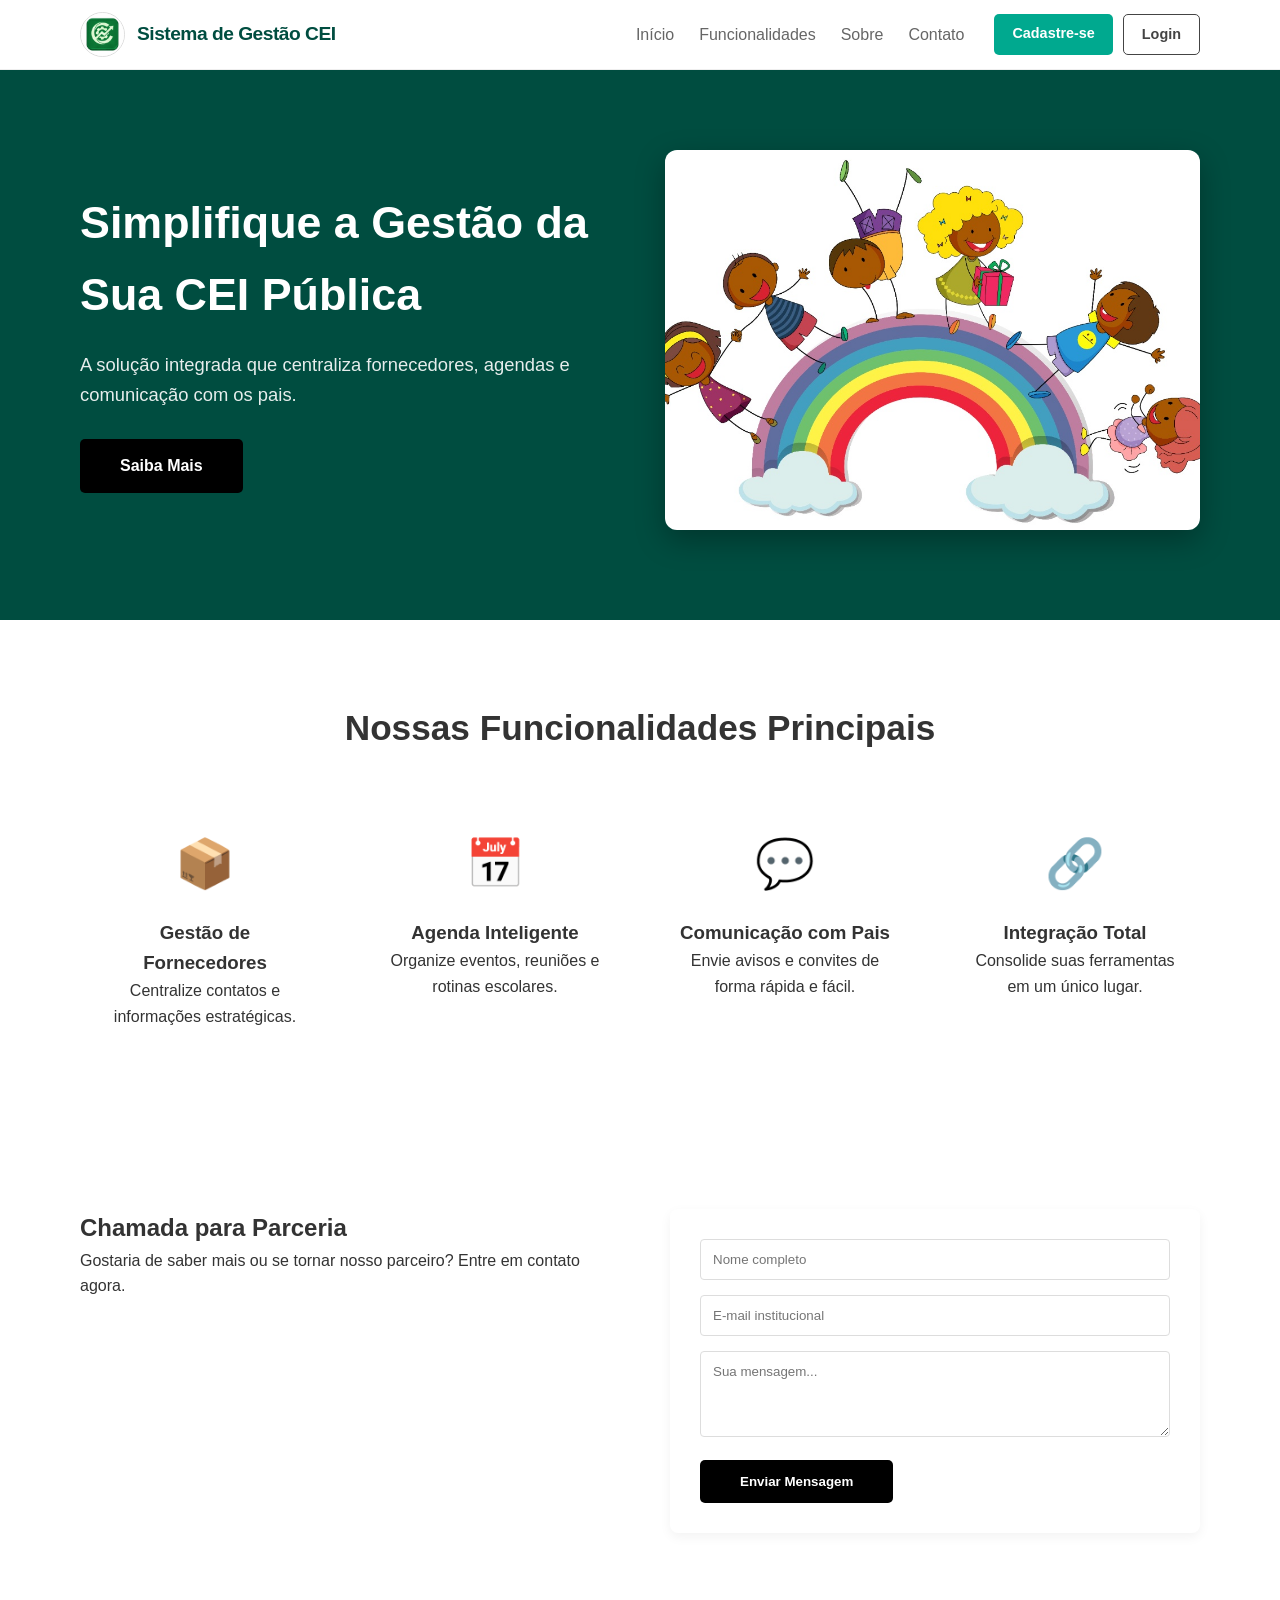
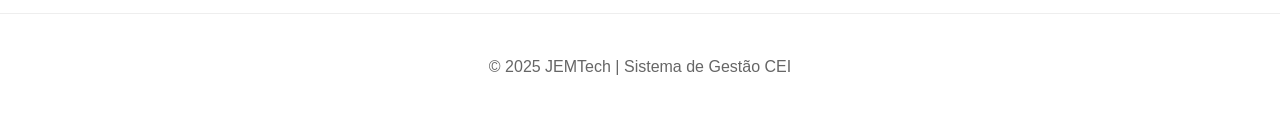
==== index.html @ 63e3eb31 "Alpha 0.2: Interface modularizada e novos formulários" ====
<!DOCTYPE html>
<html lang="pt-BR">
<head>
    <meta charset="UTF-8">
    <meta name="viewport" content="width=device-width, initial-scale=1.0">
    <title>CEIControl - Sistema de Gestão CEI</title>
    <link rel="stylesheet" href="style.css">
    <script defer src="script.js"></script>
</head>
<body>

    <header class="navbar">
        <div class="container flex-nav">
            <div class="logo-area">
                <div class="logo-circle">
                    <img src="assests/ceicontrol.png" alt="Logo">
                </div>
                <span class="logo-text">Sistema de Gestão CEI</span>
            </div>
            
            <nav class="main-nav">
    <ul class="nav-links">
        <li><a href="index.html">Início</a></li>
        <li><a href="#funcionalidades">Funcionalidades</a></li>
        <li><a href="sobre.html">Sobre</a></li>
        <li><a href="#contato">Contato</a></li>
    </ul>
    <div class="nav-auth">
        <a href="#" class="btn-cadastre">Cadastre-se</a>
        <a href="form_login.php" class="btn-login">Login</a>
    </div>
</nav>
            </nav>
        </div>
    </header>

    <main>
        <section class="hero-green">
            <div class="container hero-grid">
                <div class="hero-text">
                    <div class="carousel-container">
                        <div class="carousel-item active">
                            <h1>Simplifique a Gestão da Sua CEI Pública</h1>
                            <p>A solução integrada que centraliza fornecedores, agendas e comunicação com os pais.</p>
                        </div>
                        <div class="carousel-item">
                            <h1>Comunicação Direta e Segura</h1>
                            <p>Conecte a coordenação pedagógica aos responsáveis em tempo real via chat.</p>
                        </div>
                        <div class="carousel-item">
                            <h1>Controle Total de Recursos</h1>
                            <p>Gerencie estoques, produtos e fornecedores de forma digital e eficiente.</p>
                        </div>
                    </div>
                    <a href="sobre.html" class="btn-black">Saiba Mais</a>
                </div>

                <div class="hero-visual">
                    <div class="carousel-images">
                        <img src="assests/image_8cc384.jpg" class="c-img active" alt="Slide 1">
                        <img src="assests/image_8cca12.jpg" class="c-img" alt="Slide 2">
                        <img src="assests/istockphoto-998670532-2048x2048.jpg" class="c-img" alt="Slide 3">
                    </div>
                </div>
            </div>
        </section>

        <section id="funcionalidades" class="features-white">
            <div class="container">
                <h2 class="section-title">Nossas Funcionalidades Principais</h2>
                <div class="features-grid">
                    <div class="feature-item">
                        <div class="icon-box">📦</div>
                        <h3>Gestão de Fornecedores</h3>
                        <p>Centralize contatos e informações estratégicas.</p>
                    </div>
                    <div class="feature-item">
                        <div class="icon-box">📅</div>
                        <h3>Agenda Inteligente</h3>
                        <p>Organize eventos, reuniões e rotinas escolares.</p>
                    </div>
                    <div class="feature-item">
                        <div class="icon-box">💬</div>
                        <h3>Comunicação com Pais</h3>
                        <p>Envie avisos e convites de forma rápida e fácil.</p>
                    </div>
                    <div class="feature-item">
                        <div class="icon-box">🔗</div>
                        <h3>Integração Total</h3>
                        <p>Consolide suas ferramentas em um único lugar.</p>
                    </div>
                </div>
            </div>
        </section>

        <section id="contato" class="contact-section">
            <div class="container contact-grid">
                <div class="contact-info">
                    <h2>Chamada para Parceria</h2>
                    <p>Gostaria de saber mais ou se tornar nosso parceiro? Entre em contato agora.</p>
                </div>
                <form class="contact-form">
                    <input type="text" placeholder="Nome completo" required>
                    <input type="email" placeholder="E-mail institucional" required>
                    <textarea placeholder="Sua mensagem..." rows="4" required></textarea>
                    <button type="submit" class="btn-black">Enviar Mensagem</button>
                </form>
            </div>
        </section>
    </main>

    <footer class="footer-simple">
        <div class="container">
            <p>© 2025 JEMTech | Sistema de Gestão CEI</p>
        </div>
    </footer>

</body>
</html>
---- style.css ----
/* ============================================================
   VARIÁVEIS E ESTILOS GLOBAIS
   ============================================================ */
/* No topo do style.css */
:root {
    --bg-body: #f8fafb;
    --bg-card: #ffffff;
    --text-main: #1a202c;
    --text-sub: #718096;
    --border-color: #edf2f7;
}

/* Quando o JS adiciona a classe .dark-mode ao body */
body.dark-mode {
    --bg-body: #121212;
    --bg-card: #1e1e1e;
    --text-main: #e2e8f0;
    --text-sub: #a0aec0;
    --border-color: #333;
}

* { 
    margin: 0; 
    padding: 0; 
    box-sizing: border-box; 
    font-family: 'Segoe UI', Tahoma, Geneva, Verdana, sans-serif; 
}

body { 
    color: var(--text-dark); 
    line-height: 1.6; 
    background-color: var(--white);
    scroll-behavior: smooth;
}

.container { 
    max-width: 1200px; 
    margin: 0 auto; 
    padding: 0 40px; 
}

/* ============================================================
   HEADER E NAVEGAÇÃO
   ============================================================ */
.navbar { 
    background: #fff; 
    padding: 12px 0; 
    border-bottom: 1px solid #eee; 
    position: sticky; 
    top: 0; 
    z-index: 1000; 
}

.flex-nav { 
    display: flex; 
    justify-content: space-between; 
    align-items: center; 
}

.logo-area { 
    display: flex; 
    align-items: center; 
    gap: 12px; 
    text-decoration: none !important;
}

.logo-circle { 
    width: 45px; 
    height: 45px; 
    border-radius: 50%; 
    overflow: hidden; 
    border: 1px solid #ddd; 
    display: flex; 
    align-items: center; 
    justify-content: center; 
}

.logo-circle img { 
    width: 100%; 
    height: 100%; 
    object-fit: cover; 
}

.logo-text { 
    font-weight: 800; 
    font-size: 1.25rem; 
    color: var(--primary-green) !important; 
    letter-spacing: -0.5px;
}

.main-nav { 
    display: flex; 
    align-items: center; 
}

.nav-links { 
    list-style: none; 
    display: flex; 
    gap: 25px; 
    margin-right: 30px; 
}

.nav-links a { 
    text-decoration: none; 
    color: var(--text-muted); 
    font-weight: 500; 
    transition: 0.3s; 
}

.nav-links a:hover { 
    color: var(--primary-green); 
}

/* Botões de Auth no Header */
.nav-auth { display: flex; gap: 10px; }

.btn-cadastre { 
    background: var(--light-green); 
    color: #fff; 
    padding: 8px 18px; 
    border-radius: 5px; 
    text-decoration: none; 
    font-weight: 600; 
    font-size: 0.9rem; 
}

.btn-login { 
    border: 1px solid #444; 
    color: #444; 
    padding: 8px 18px; 
    border-radius: 5px; 
    text-decoration: none; 
    font-weight: 600; 
    font-size: 0.9rem; 
}

/* ============================================================
   HOME - HERO E CARROSSEL
   ============================================================ */
.hero-green { 
    background: var(--primary-green); 
    color: white; 
    padding: 80px 0; 
    min-height: 550px; 
}

.hero-grid { 
    display: grid; 
    grid-template-columns: 1fr 1fr; 
    gap: 50px; 
    align-items: center; 
}

.hero-text h1 { 
    font-size: 2.8rem; 
    margin-bottom: 20px; 
    min-height: 120px; 
}

.hero-text p { 
    font-size: 1.15rem; 
    margin-bottom: 30px; 
    opacity: 0.9; 
}

.hero-visual { 
    position: relative; 
    height: 380px; 
    border-radius: 12px; 
    overflow: hidden; 
    box-shadow: 0 10px 30px rgba(0,0,0,0.3); 
}

.c-img { 
    width: 100%; 
    height: 100%; 
    object-fit: cover; 
    position: absolute; 
    opacity: 0; 
    transition: opacity 1s ease-in-out; 
}

.c-img.active { opacity: 1; }

.carousel-item { 
    display: none; 
    animation: fadeIn 0.8s; 
}

.carousel-item.active { display: block; }

@keyframes fadeIn { 
    from { opacity: 0; } 
    to { opacity: 1; } 
}

.btn-black { 
    background: #000; 
    color: #fff; 
    padding: 14px 40px; 
    border-radius: 5px; 
    text-decoration: none; 
    font-weight: bold; 
    transition: 0.3s; 
    display: inline-block;
    border: none;
    cursor: pointer;
}

.btn-black:hover { 
    transform: translateY(-2px); 
    box-shadow: 0 5px 15px rgba(0,0,0,0.2); 
}

/* ============================================================
   HOME - FUNCIONALIDADES E CONTATO
   ============================================================ */
.features-white { padding: 80px 0; }

.section-title { 
    text-align: center; 
    margin-bottom: 50px; 
    font-size: 2.2rem; 
}

.features-grid { 
    display: grid; 
    grid-template-columns: repeat(auto-fit, minmax(240px, 1fr)); 
    gap: 40px; 
}

.feature-item { 
    text-align: center; 
    padding: 20px; 
}

.icon-box { 
    font-size: 3rem; 
    margin-bottom: 15px; 
    display: block; 
}

.contact-section { 
    padding: 80px 0; 
    background: var(--gray-bg); 
}

.contact-grid { 
    display: grid; 
    grid-template-columns: 1fr 1fr; 
    gap: 60px; 
}

.contact-form { 
    background: #fff; 
    padding: 30px; 
    border-radius: 8px; 
    box-shadow: 0 4px 12px rgba(0,0,0,0.05); 
}

.contact-form input, .contact-form textarea { 
    width: 100%; 
    padding: 12px; 
    margin-bottom: 15px; 
    border: 1px solid #ddd; 
    border-radius: 4px; 
}

/* ============================================================
   PÁGINA SOBRE - MVV E ODS
   ============================================================ */
.about-hero {
    background: var(--primary-green);
    color: white;
    padding: 100px 0;
    text-align: center;
}

.mvv-section { padding: 80px 0; background: #fff; }

.mvv-grid {
    display: grid;
    grid-template-columns: repeat(auto-fit, minmax(300px, 1fr));
    gap: 30px;
    margin-top: -50px;
}

.mvv-card {
    background: white;
    padding: 40px;
    border-radius: 12px;
    box-shadow: 0 10px 30px rgba(0,0,0,0.1);
    text-align: center;
    border: 1px solid #eee;
}

.mvv-card h3 { color: var(--primary-green); margin-bottom: 10px; }

/* ODS Melhores Visuais */
.ods-section-page { padding: 100px 0; background: #f9f9f9; }

.ods-detailed-grid {
    display: grid;
    grid-template-columns: repeat(auto-fit, minmax(250px, 1fr));
    gap: 30px;
}

.ods-card-item {
    background: white;
    padding: 30px;
    border-radius: 12px;
    display: flex;
    flex-direction: column;
    align-items: center;
    text-align: center;
    box-shadow: 0 4px 20px rgba(0,0,0,0.08);
    border: 1px solid #eee;
}

.ods-img-container {
    width: 120px; 
    height: 120px;
    margin-bottom: 20px;
    display: flex;
    align-items: center;
    justify-content: center;
}

.ods-img-container img {
    max-width: 100%;
    max-height: 100%;
    object-fit: contain;
}

/* ============================================================
   TELA DE LOGIN (form_login.php)
   ============================================================ */
.bg-auth {
    background-color: #ffffff;
    display: flex;
    align-items: center;
    justify-content: center;
    min-height: 100vh;
}

.auth-container {
    width: 100%;
    max-width: 400px;
    text-align: center;
    padding: 20px;
}

.auth-header { margin-bottom: 50px; }
.auth-header .logo-text { 
    color: #000 !important; 
    font-size: 1.8rem; 
}

.auth-card h2 { font-size: 1.5rem; margin-bottom: 10px; }
.auth-card .subtitle { color: var(--text-muted); margin-bottom: 30px; }

.auth-form { text-align: left; }

.auth-form label {
    display: block;
    font-size: 0.85rem;
    font-weight: 600;
    margin-bottom: 5px;
    color: #333;
}

.auth-form input, .auth-form select {
    width: 100%;
    padding: 12px 15px;
    border: 1px solid #ddd;
    border-radius: 8px;
    margin-bottom: 15px;
    font-size: 1rem;
    outline-color: var(--primary-green);
}

.btn-black-full {
    width: 100%;
    background: #000;
    color: #fff;
    padding: 12px;
    border: none;
    border-radius: 8px;
    font-weight: 600;
    cursor: pointer;
    margin-top: 10px;
}

.divider {
    margin: 25px 0;
    position: relative;
    border-top: 1px solid #eee;
}

.divider span {
    position: absolute;
    top: -10px;
    left: 50%;
    transform: translateX(-50%);
    background: #fff;
    padding: 0 15px;
    color: #999;
}

.btn-google {
    width: 100%;
    background: #f1f1f1;
    border: 1px solid #ddd;
    padding: 10px;
    border-radius: 8px;
    display: flex;
    align-items: center;
    justify-content: center;
    gap: 10px;
    cursor: pointer;
}

.error-msg {
    background-color: #fee2e2;
    color: var(--error-red);
    padding: 10px;
    border-radius: 6px;
    font-size: 0.85rem;
    margin-bottom: 20px;
    border: 1px solid #fecaca;
}
/* Efeito de foco interativo nos campos de Login */
.auth-form input:focus, 
.auth-form select:focus {
    border-color: var(--light-green); /* Muda a borda para o verde claro */
    box-shadow: 0 0 0 4px rgba(0, 169, 143, 0.1); /* Cria uma "aura" suave em volta */
    outline: none; /* Tira aquela borda azul padrão feia do navegador */
    transition: 0.3s;
}

/* ============================================================
   VARIÁVEIS E ESTILOS GLOBAIS
   ============================================================ */
:root {
    --primary-green: #004d40;
    --light-green: #00a98f;
    --white: #ffffff;
    --text-dark: #333;
    --text-muted: #666;
    --error-red: #dc2626;
}

* { 
    margin: 0; 
    padding: 0; 
    box-sizing: border-box; 
    font-family: 'Segoe UI', Roboto, Helvetica, Arial, sans-serif; 
}

/* ============================================================
   ESTRUTURA SPLIT SCREEN (LOGIN)
   ============================================================ */

.bg-auth {
    background-color: var(--white);
    min-height: 100vh;
    display: flex;
}

.auth-split-wrapper {
    display: flex;
    width: 100%;
    min-height: 100vh;
}

/* --- LADO ESQUERDO: FORMULÁRIO --- */
.auth-side-form {
    flex: 1;
    display: flex;
    align-items: center;
    justify-content: center;
    padding: 40px;
    background-color: var(--white);
}

.auth-container {
    width: 100%;
    max-width: 400px;
}

.auth-header {
    margin-bottom: 40px;
}

.auth-header .logo-text {
    color: #000 !important;
    text-decoration: none !important;
    font-size: 1.8rem;
    font-weight: 800;
    display: block;
}

/* Estilo para imagem de logo no topo (se houver) */
.auth-header-logo {
    height: 50px;
    margin-bottom: 10px;
    filter: none !important; /* Garante cor original no fundo branco */
}

.auth-card h2 {
    font-size: 1.6rem;
    font-weight: 700;
    color: #000;
    margin-bottom: 8px;
}

.auth-card .subtitle {
    color: var(--text-muted);
    font-size: 0.95rem;
    margin-bottom: 30px;
}

/* --- FORMULÁRIO --- */
.auth-form {
    text-align: left;
}

.auth-form label {
    display: block;
    font-size: 0.85rem;
    font-weight: 600;
    margin-bottom: 5px;
    color: #333;
}

.auth-form input, 
.auth-form select {
    width: 100%;
    padding: 12px 15px;
    border: 1px solid #ddd;
    border-radius: 8px;
    margin-bottom: 20px;
    font-size: 1rem;
    transition: 0.3s ease;
}

/* Feedback visual de foco */
.auth-form input:focus, 
.auth-form select:focus {
    border-color: var(--light-green);
    box-shadow: 0 0 0 4px rgba(0, 169, 143, 0.1);
    outline: none;
}

.btn-black-full {
    width: 100%;
    background: #000;
    color: #fff;
    padding: 14px;
    border: none;
    border-radius: 8px;
    font-weight: 700;
    font-size: 1rem;
    cursor: pointer;
    transition: background 0.3s;
}

.btn-black-full:hover {
    background: #333;
}

.error-msg {
    background-color: #fee2e2;
    color: var(--error-red);
    padding: 12px;
    border-radius: 8px;
    font-size: 0.85rem;
    margin-bottom: 20px;
    border: 1px solid #fecaca;
    text-align: center;
}

.auth-footer {
    margin-top: 30px;
    text-align: center;
    font-size: 0.85rem;
}

.auth-footer a {
    color: var(--text-dark);
    font-weight: 600;
}

/* --- LADO DIREITO: PAINEL VISUAL (VERDE) --- */
.auth-side-visual {
    flex: 1.2;
    background-color: var(--primary-green) !important;
    background-image: none !important; /* Mata a marca d'água */
    display: flex;
    align-items: center;
    justify-content: center;
    color: var(--white);
    padding: 80px;
    position: relative;
}

.visual-content {
    max-width: 500px;
}

.visual-content h2 {
    font-size: 2.8rem;
    font-weight: 800;
    line-height: 1.1;
    margin-bottom: 25px;
}

.visual-content p {
    font-size: 1.2rem;
    opacity: 0.9;
    line-height: 1.5;
}

/* --- FOOTER COM LOGOS (FATEC E JEMTECH) --- */
.visual-footer {
    margin-top: 60px;
    display: flex;
    align-items: center;
    gap: 25px;
}

.footer-logo {
    height: 45px;
    width: auto;
    /* Filtro mágico que deixa JPG/PNG brancos no fundo verde */
    filter: brightness(0) invert(1); 
    opacity: 0.85;
    transition: 0.3s;
}

.footer-logo:hover {
    opacity: 1;
}

.footer-text {
    border-left: 1px solid rgba(255,255,255,0.3);
    padding-left: 20px;
    font-size: 0.9rem;
    color: rgba(255,255,255,0.8);
}

/* --- RESPONSIVIDADE --- */
@media (max-width: 950px) {
    .auth-side-visual {
        display: none; /* Esconde o lado verde em telas pequenas */
    }
}

/* ... (resto dos estilos do card e form permanecem iguais) ... */
/* ============================================================
   FOOTER GERAL
   ============================================================ */
.footer-simple { 
    padding: 40px 0; 
    text-align: center; 
    color: var(--text-muted); 
    border-top: 1px solid #eee; 
}

/* ============================================================
   PAINEL ADMINISTRATIVO (DASHBOARD)
   ============================================================ */

.dashboard-body {
    background-color: var(--bg-body) !important; /* Use o !important se o erro persistir */
    color: var(--text-main);
}

.dashboard-container {
    display: flex;
    min-height: 100vh;
}

/* --- SIDEBAR --- */
.sidebar {
    width: 260px;
    background: var(--bg-card);
    border-right: 1px solid var(--border-color);
    display: flex;
    flex-direction: column;
    padding: 25px;
    position: sticky;
    top: 0;
    height: 100vh;
    transition: background 0.3s, border 0.3s;
}

.sidebar-logo {
    padding-bottom: 30px;
    margin-bottom: 20px;
    border-bottom: 1px solid #f1f4f8;
}

.nav-category {
    font-size: 0.75rem;
    text-transform: uppercase;
    color: #a0aec0;
    margin: 25px 0 10px 15px;
    font-weight: 700;
    letter-spacing: 1px;
}

.sidebar-nav a {
    display: flex;
    align-items: center;
    gap: 12px;
    padding: 12px 18px;
    text-decoration: none;
    color: #4a5568;
    border-radius: 10px;
    font-size: 0.95rem;
    margin-bottom: 4px;
    transition: 0.3s;
}

.sidebar-nav a:hover, .sidebar-nav a.active {
    background: #e6f4f1;
    color: var(--primary-green);
    font-weight: 600;
}

.logout-link:hover {
    background: #fff5f5 !important;
    color: #e53e3e !important;
}

/* --- CONTEÚDO PRINCIPAL --- */
.main-content {
    flex: 1;
    display: flex;
    flex-direction: column;
}

.dash-header {
    display: flex;
    justify-content: space-between;
    align-items: center; /* Isso garante que o botão fique alinhado com o meio do texto */
    padding: 20px 45px;
    background: var(--bg-card);
    border-bottom: 1px solid var(--border-color);
}
.header-welcome h1 {
    font-size: 1.4rem;
    color: #1a202c;
}

.header-welcome p {
    font-size: 0.9rem;
    color: #718096;
}

.header-profile img {
    width: 45px;
    height: 45px;
    border-radius: 50%;
    border: 2px solid var(--primary-green);
}

.content-wrapper {
    padding: 45px;
}

.welcome-banner {
    margin-bottom: 35px;
}

/* --- GRID E CARDS --- */
.grid-funcionalidades {
    display: grid;
    grid-template-columns: repeat(auto-fit, minmax(320px, 1fr));
    gap: 30px;
}

.admin-card {
    background: var(--bg-card); 
    border-radius: 16px;
    padding: 30px;
    display: flex;
    gap: 20px;
    box-shadow: 0 4px 6px -1px rgba(0, 0, 0, 0.05);
    border: 1px solid var(--border-color); 
    color: var(--text-main); 
    transition: all 0.3s ease;
}

.admin-card:hover {
    transform: translateY(-4px);
    box-shadow: 0 10px 15px -3px rgba(0, 0, 0, 0.1);
    border-color: var(--light-green);
}

.admin-card.full-width {
    grid-column: 1 / -1;
}

.card-icon {
    font-size: 1.8rem;
    color: var(--primary-green);
    background: #f0f9f7;
    width: 65px;
    height: 65px;
    min-width: 65px;
    display: flex;
    align-items: center;
    justify-content: center;
    border-radius: 14px;
}

.card-info h3 {
    font-size: 1.15rem;
    color: #2d3748;
    margin-bottom: 6px;
}

.card-info p {
    font-size: 0.9rem;
    color: #718096;
    margin-bottom: 20px;
}

.card-actions {
    display: flex;
    gap: 12px;
}

.btn-sm {
    padding: 10px 20px;
    font-size: 0.85rem;
    text-decoration: none;
    border-radius: 8px;
    font-weight: 600;
    background: #f1f5f9;
    color: #475569;
    transition: 0.2s;
}

.btn-sm.primary {
    background: #000;
    color: #fff;
}

.btn-sm.primary:hover {
    background: #333;
}

.btn-sm:not(.primary):hover {
    background: #e2e8f0;
}
/* ============================================================
   PAINEL DO CLIENTE / RESPONSÁVEL
   ============================================================ */

/* Reutiliza a base do Dashboard Body e Container do Admin */

/* --- SIDEBAR CLIENTE --- */
/* (Herda os estilos básicos da sidebar, mas com toques específicos) */

.sidebar-nav a.active-client {
    background: var(--bg-body);
    color: var(--primary-green);
    font-weight: 600;
}

body.dark-mode .sidebar-nav a.active-client {
    background: #2d3748; /* Um cinza levemente mais claro que o fundo do card escuro */
    color: #4fd1c5; /* Um verde água que brilha melhor no escuro */
}

/* --- HEADER CLIENTE --- */
.header-profile-client img {
    width: 45px;
    height: 45px;
    border-radius: 50%;
    border: 2px solid var(--light-green); /* Verde mais claro para o cliente */
}

/* --- CARDS DO CLIENTE --- */
/* Usamos a grid de funcionalidades já definida, mas ajustamos os ícones */

.client-card {
    background: #fff;
    border-radius: 16px;
    padding: 30px;
    display: flex;
    gap: 20px;
    box-shadow: 0 4px 6px -1px rgba(0, 0, 0, 0.05);
    border: 1px solid #edf2f7;
    transition: all 0.3s ease;
}

.client-card:hover {
    transform: translateY(-4px);
    box-shadow: 0 10px 15px -3px rgba(0, 0, 0, 0.1);
    border-color: var(--light-green);
}

.client-icon {
    font-size: 1.8rem;
    color: var(--light-green); /* Diferencial visual do Admin */
    background: #e6f4f1;
    width: 65px;
    height: 65px;
    min-width: 65px;
    display: flex;
    align-items: center;
    justify-content: center;
    border-radius: 14px;
}

/* --- LISTAS E TABELAS (Caso use no futuro) --- */
.client-table {
    width: 100%;
    border-collapse: collapse;
    background: #fff;
    border-radius: 12px;
    overflow: hidden;
    margin-top: 20px;
}

.client-table th {
    background: #f8fafb;
    padding: 15px;
    text-align: left;
    font-size: 0.85rem;
    color: #718096;
    text-transform: uppercase;
}

.client-table td {
    padding: 15px;
    border-bottom: 1px solid #edf2f7;
    font-size: 0.95rem;
}

/* --- ESTILOS ADICIONAIS DE BOTÕES PARA O CLIENTE --- */
.btn-client-primary {
    background-color: var(--light-green);
    color: white;
    padding: 10px 20px;
    border-radius: 8px;
    text-decoration: none;
    font-weight: 600;
    font-size: 0.85rem;
    display: inline-block;
    transition: 0.3s;
}

.btn-client-primary:hover {
    background-color: var(--primary-green);
    transform: scale(1.02);
}

/* --- RESPONSIVIDADE CLIENTE --- */
@media (max-width: 768px) {
    .content-wrapper {
        padding: 20px;
    }
    
    .grid-funcionalidades {
        grid-template-columns: 1fr; /* Uma coluna no mobile */
    }
}

/* ============================================================
   PAINEL DO EDUCADOR / PROFESSOR (painel_usuario.php)
   ============================================================ */

/* Nota técnica: Este painel reutiliza a estrutura .dashboard-container 
   e .sidebar já definida nas seções anteriores. 
*/

/* --- CORES DE IDENTIDADE DO EDUCADOR --- */
:root {
    --educator-blue: #4a90e2;
    --educator-bg-blue: #ebf4ff;
}

/* --- SIDEBAR - AJUSTE PARA O EDUCADOR --- */
.sidebar-nav a.active-educator {
    background: var(--educator-bg-blue);
    color: var(--educator-blue);
    font-weight: 600;
}

/* --- HEADER - AVATAR DO PROFESSOR --- */
.header-profile-educator img {
    width: 45px;
    height: 45px;
    border-radius: 50%;
    border: 2px solid var(--educator-blue);
}

/* --- CARDS ESPECÍFICOS DO PROFESSOR --- */
/* Reutilizamos a classe .admin-card, mas com variações de cores 
   para os ícones do Educador.
*/

.educator-card-icon {
    font-size: 1.8rem;
    color: var(--educator-blue);
    background: var(--educator-bg-blue);
    width: 65px;
    height: 65px;
    min-width: 65px;
    display: flex;
    align-items: center;
    justify-content: center;
    border-radius: 14px;
    transition: 0.3s ease;
}

/* Efeito de hover nos botões de ação do professor */
.btn-educator {
    background-color: var(--educator-blue);
    color: white !important;
}

.btn-educator:hover {
    background-color: #357abd;
}

/* --- ESTILO PARA O CARD DE "MATERIAIS" --- */
/* (Aquele que ocupa a largura toda no painel do educador) */

.full-width-card {
    grid-column: 1 / -1;
    background: #ffffff;
    border: 1px dashed #cbd5e0; /* Diferencial visual para cards informativos */
}

/* --- RESPONSIVIDADE PARA O PAINEL DO EDUCADOR --- */
@media (max-width: 900px) {
    .educator-card-icon {
        width: 50px;
        height: 50px;
        min-width: 50px;
        font-size: 1.5rem;
    }
    
    .visual-content h2 {
        font-size: 2rem;
    }
}

/* ============================================================
   FIM DA SEÇÃO DO EDUCADOR
   ============================================================ */

   /* ============================================================
   ESTILIZAÇÃO DE TABELAS (LISTAGENS)
   ============================================================ */

.table-container {
    background: #fff;
    border-radius: 16px;
    padding: 20px;
    box-shadow: 0 4px 6px -1px rgba(0, 0, 0, 0.05);
    border: 1px solid #edf2f7;
    overflow-x: auto;
}

.custom-table {
    width: 100%;
    border-collapse: collapse;
    text-align: left;
}

.custom-table thead tr {
    border-bottom: 2px solid #f1f4f8;
}

.custom-table th {
    padding: 15px;
    color: #718096;
    font-size: 0.85rem;
    text-transform: uppercase;
    letter-spacing: 0.5px;
}

.custom-table td {
    padding: 15px;
    border-bottom: 1px solid #f1f4f8;
    color: #4a5568;
    font-size: 0.95rem;
}

.custom-table tbody tr:hover {
    background-color: #f8fafc;
}

/* --- BADGES DE PERFIL --- */
.badge {
    padding: 5px 12px;
    border-radius: 20px;
    font-size: 0.75rem;
    font-weight: 700;
}

.badge-admin { background: #e6f4f1; color: var(--primary-green); }
.badge-cliente { background: #fff5f5; color: #e53e3e; } /* Responsável */
.badge-usuario { background: #ebf4ff; color: #4a90e2; } /* Educador */

/* --- BOTÕES DE AÇÃO --- */
.actions-cell {
    text-align: center;
    display: flex;
    justify-content: center;
    gap: 15px;
}

.edit-btn { color: #4a90e2; font-size: 1.1rem; transition: 0.2s; }
.delete-btn { color: #e53e3e; font-size: 1.1rem; transition: 0.2s; }

.edit-btn:hover { transform: scale(1.2); color: #2b6cb0; }
.delete-btn:hover { transform: scale(1.2); color: #c53030; }
/* ============================================================
   ESTILIZAÇÃO DA SIDEBAR (sidebar.php)
   ============================================================ */

.sidebar {
    width: 260px;
    background: var(--bg-card); /* Usa a variável para o Dark Mode */
    border-right: 1px solid var(--border-color);
    display: flex;
    flex-direction: column;
    padding: 25px;
    position: sticky;
    top: 0;
    height: 100vh;
    transition: background 0.3s, border 0.3s;
}

.sidebar-logo {
    padding-bottom: 30px;
    margin-bottom: 20px;
    border-bottom: 1px solid var(--border-color);
}

.logo-text {
    font-size: 1.2rem;
    font-weight: 800;
    color: var(--primary-green);
    letter-spacing: -0.5px;
}

.nav-category {
    font-size: 0.75rem;
    text-transform: uppercase;
    color: var(--text-sub);
    margin: 25px 0 10px 15px;
    font-weight: 700;
    letter-spacing: 1px;
}

.sidebar-nav a {
    display: flex;
    align-items: center;
    gap: 12px;
    padding: 12px 18px;
    text-decoration: none;
    color: var(--text-main);
    border-radius: 10px;
    font-size: 0.95rem;
    margin-bottom: 4px;
    transition: 0.3s;
}

.sidebar-nav a:hover, .sidebar-nav a.active {
    background: #e6f4f1;
    color: var(--primary-green);
    font-weight: 600;
}

.logout-link:hover {
    background: #fff5f5 !important;
    color: #e53e3e !important;
}

/* --- SWITCH DO DARK MODE (DENTRO DA SIDEBAR) --- */

.theme-switch-wrapper {
    display: flex;
    align-items: center;
    justify-content: center;
    gap: 12px;
    padding: 20px 10px;
    margin-top: auto; /* Empurra o switch para o rodapé da sidebar */
    border-top: 1px solid var(--border-color);
}

.theme-switch {
    display: inline-block;
    height: 22px;
    position: relative;
    width: 40px;
}

.theme-switch input { display:none; }

.slider {
    background-color: #ccc;
    bottom: 0; cursor: pointer;
    left: 0; position: absolute;
    right: 0; top: 0;
    transition: .4s;
    border-radius: 34px;
}

.slider:before {
    background-color: #fff;
    bottom: 3px; content: "";
    height: 16px; left: 4px;
    position: absolute; transition: .4s;
    width: 16px; border-radius: 50%;
}

input:checked + .slider { background-color: var(--primary-green); }
input:checked + .slider:before { transform: translateX(18px); }
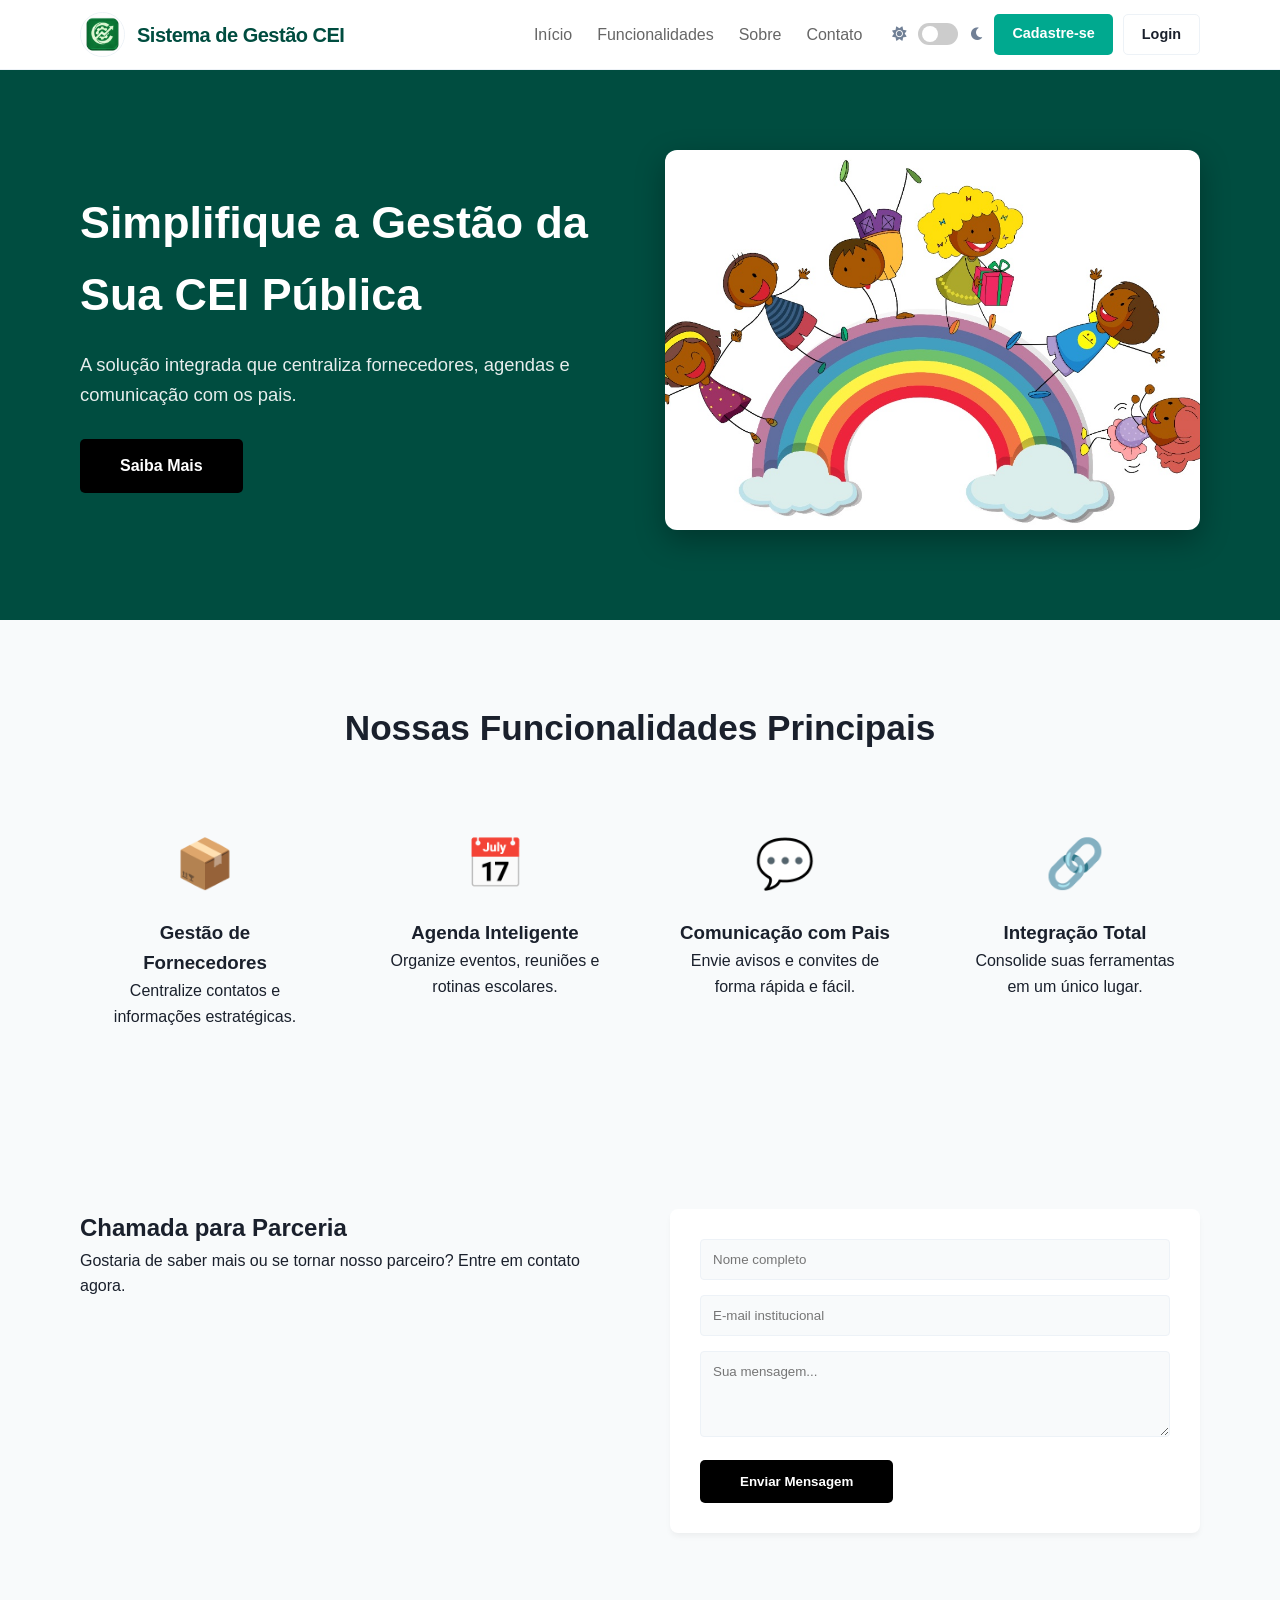
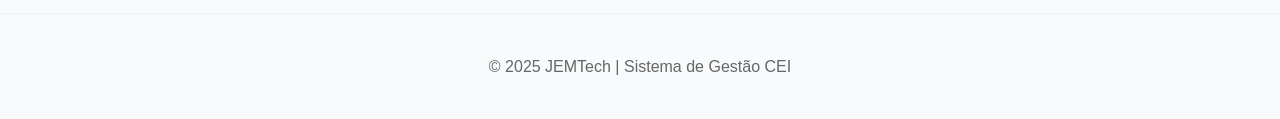
==== commit 0b28ad2d: "Upgrade: Versão 0.3 - Sistema Administrativo Estabilizado (CRUD completo e Banco sincronizado)" ====
--- a/index.html
+++ b/index.html
@@ -5,6 +5,7 @@
     <meta name="viewport" content="width=device-width, initial-scale=1.0">
     <title>CEIControl - Sistema de Gestão CEI</title>
     <link rel="stylesheet" href="style.css">
+    <link rel="stylesheet" href="https://cdnjs.cloudflare.com/ajax/libs/font-awesome/6.0.0/css/all.min.css">
     <script defer src="script.js"></script>
 </head>
 <body>
@@ -19,17 +20,24 @@
             </div>
             
             <nav class="main-nav">
-    <ul class="nav-links">
-        <li><a href="index.html">Início</a></li>
-        <li><a href="#funcionalidades">Funcionalidades</a></li>
-        <li><a href="sobre.html">Sobre</a></li>
-        <li><a href="#contato">Contato</a></li>
-    </ul>
-    <div class="nav-auth">
-        <a href="#" class="btn-cadastre">Cadastre-se</a>
-        <a href="form_login.php" class="btn-login">Login</a>
-    </div>
-</nav>
+                <ul class="nav-links">
+                    <li><a href="index.html">Início</a></li>
+                    <li><a href="#funcionalidades">Funcionalidades</a></li>
+                    <li><a href="sobre.html">Sobre</a></li>
+                    <li><a href="#contato">Contato</a></li>
+                </ul>
+                <div class="nav-auth">
+                    <div class="theme-switch-wrapper">
+                        <i class="fa-solid fa-sun theme-icon-sm"></i>
+                        <label class="theme-switch" for="checkbox">
+                            <input type="checkbox" id="checkbox" onclick="toggleDarkMode()" />
+                            <div class="slider round"></div>
+                        </label>
+                        <i class="fa-solid fa-moon theme-icon-sm"></i>
+                    </div>
+                    <a href="#" class="btn-cadastre">Cadastre-se</a>
+                    <a href="form_login.php" class="btn-login">Login</a>
+                </div>
             </nav>
         </div>
     </header>
--- a/style.css
+++ b/style.css
@@ -1,273 +1,293 @@
 /* ============================================================
-   VARIÁVEIS E ESTILOS GLOBAIS
-   ============================================================ */
-/* No topo do style.css */
+   VARIÁVEIS GLOBAIS — MODO CLARO (PADRÃO)
+   ============================================================ */
 :root {
-    --bg-body: #f8fafb;
-    --bg-card: #ffffff;
-    --text-main: #1a202c;
-    --text-sub: #718096;
+    /* Cores do sistema */
+    --primary-green: #004d40;
+    --light-green: #00a98f;
+    --educator-blue: #4a90e2;
+    --educator-bg-blue: #ebf4ff;
+    --error-red: #dc2626;
+
+    /* Tema claro */
+    --bg-body:    #f8fafb;
+    --bg-card:    #ffffff;
+    --text-main:  #1a202c;
+    --text-sub:   #718096;
+    --text-muted: #666;
     --border-color: #edf2f7;
-}
-
-/* Quando o JS adiciona a classe .dark-mode ao body */
+    --shadow-sm: 0 4px 6px -1px rgba(0,0,0,0.05);
+}
+
+/* ============================================================
+   MODO ESCURO — sobrescreve apenas as variáveis de tema
+   ============================================================ */
 body.dark-mode {
-    --bg-body: #121212;
-    --bg-card: #1e1e1e;
-    --text-main: #e2e8f0;
-    --text-sub: #a0aec0;
-    --border-color: #333;
-}
-
-* { 
-    margin: 0; 
-    padding: 0; 
-    box-sizing: border-box; 
-    font-family: 'Segoe UI', Tahoma, Geneva, Verdana, sans-serif; 
-}
-
-body { 
-    color: var(--text-dark); 
-    line-height: 1.6; 
-    background-color: var(--white);
+    --bg-body:      #121212;
+    --bg-card:      #1e1e1e;
+    --text-main:    #e2e8f0;
+    --text-sub:     #a0aec0;
+    --text-muted:   #a0aec0;
+    --border-color: #2d3748;
+    --shadow-sm: 0 4px 6px -1px rgba(0,0,0,0.3);
+}
+
+/* ============================================================
+   RESET E BASE GLOBAL
+   ============================================================ */
+* {
+    margin: 0;
+    padding: 0;
+    box-sizing: border-box;
+    font-family: 'Segoe UI', Roboto, Helvetica, Arial, sans-serif;
+}
+
+body {
+    background-color: var(--bg-body);
+    color: var(--text-main);
+    line-height: 1.6;
     scroll-behavior: smooth;
-}
-
-.container { 
-    max-width: 1200px; 
-    margin: 0 auto; 
-    padding: 0 40px; 
-}
-
-/* ============================================================
-   HEADER E NAVEGAÇÃO
-   ============================================================ */
-.navbar { 
-    background: #fff; 
-    padding: 12px 0; 
-    border-bottom: 1px solid #eee; 
-    position: sticky; 
-    top: 0; 
-    z-index: 1000; 
-}
-
-.flex-nav { 
-    display: flex; 
-    justify-content: space-between; 
-    align-items: center; 
-}
-
-.logo-area { 
-    display: flex; 
-    align-items: center; 
-    gap: 12px; 
+    transition: background-color 0.3s, color 0.3s;
+}
+
+.container {
+    max-width: 1200px;
+    margin: 0 auto;
+    padding: 0 40px;
+}
+
+/* ============================================================
+   HEADER E NAVEGAÇÃO (SITE PÚBLICO)
+   ============================================================ */
+.navbar {
+    background: var(--bg-card);
+    padding: 12px 0;
+    border-bottom: 1px solid var(--border-color);
+    position: sticky;
+    top: 0;
+    z-index: 1000;
+}
+
+.flex-nav {
+    display: flex;
+    justify-content: space-between;
+    align-items: center;
+}
+
+.logo-area {
+    display: flex;
+    align-items: center;
+    gap: 12px;
     text-decoration: none !important;
 }
 
-.logo-circle { 
-    width: 45px; 
-    height: 45px; 
-    border-radius: 50%; 
-    overflow: hidden; 
-    border: 1px solid #ddd; 
-    display: flex; 
-    align-items: center; 
-    justify-content: center; 
-}
-
-.logo-circle img { 
-    width: 100%; 
-    height: 100%; 
-    object-fit: cover; 
-}
-
-.logo-text { 
-    font-weight: 800; 
-    font-size: 1.25rem; 
-    color: var(--primary-green) !important; 
+.logo-circle {
+    width: 45px;
+    height: 45px;
+    border-radius: 50%;
+    overflow: hidden;
+    border: 1px solid var(--border-color);
+    display: flex;
+    align-items: center;
+    justify-content: center;
+}
+
+.logo-circle img {
+    width: 100%;
+    height: 100%;
+    object-fit: cover;
+}
+
+.logo-text {
+    font-weight: 800;
+    font-size: 1.25rem;
+    color: var(--primary-green) !important;
     letter-spacing: -0.5px;
 }
 
-.main-nav { 
-    display: flex; 
-    align-items: center; 
-}
-
-.nav-links { 
-    list-style: none; 
-    display: flex; 
-    gap: 25px; 
-    margin-right: 30px; 
-}
-
-.nav-links a { 
-    text-decoration: none; 
-    color: var(--text-muted); 
-    font-weight: 500; 
-    transition: 0.3s; 
-}
-
-.nav-links a:hover { 
-    color: var(--primary-green); 
-}
-
-/* Botões de Auth no Header */
+.main-nav {
+    display: flex;
+    align-items: center;
+}
+
+.nav-links {
+    list-style: none;
+    display: flex;
+    gap: 25px;
+    margin-right: 30px;
+}
+
+.nav-links a {
+    text-decoration: none;
+    color: var(--text-muted);
+    font-weight: 500;
+    transition: 0.3s;
+}
+
+.nav-links a:hover {
+    color: var(--primary-green);
+}
+
 .nav-auth { display: flex; gap: 10px; }
 
-.btn-cadastre { 
-    background: var(--light-green); 
-    color: #fff; 
-    padding: 8px 18px; 
-    border-radius: 5px; 
-    text-decoration: none; 
-    font-weight: 600; 
-    font-size: 0.9rem; 
-}
-
-.btn-login { 
-    border: 1px solid #444; 
-    color: #444; 
-    padding: 8px 18px; 
-    border-radius: 5px; 
-    text-decoration: none; 
-    font-weight: 600; 
-    font-size: 0.9rem; 
-}
-
-/* ============================================================
-   HOME - HERO E CARROSSEL
-   ============================================================ */
-.hero-green { 
-    background: var(--primary-green); 
-    color: white; 
-    padding: 80px 0; 
-    min-height: 550px; 
-}
-
-.hero-grid { 
-    display: grid; 
-    grid-template-columns: 1fr 1fr; 
-    gap: 50px; 
-    align-items: center; 
-}
-
-.hero-text h1 { 
-    font-size: 2.8rem; 
-    margin-bottom: 20px; 
-    min-height: 120px; 
-}
-
-.hero-text p { 
-    font-size: 1.15rem; 
-    margin-bottom: 30px; 
-    opacity: 0.9; 
-}
-
-.hero-visual { 
-    position: relative; 
-    height: 380px; 
-    border-radius: 12px; 
-    overflow: hidden; 
-    box-shadow: 0 10px 30px rgba(0,0,0,0.3); 
-}
-
-.c-img { 
-    width: 100%; 
-    height: 100%; 
-    object-fit: cover; 
-    position: absolute; 
-    opacity: 0; 
-    transition: opacity 1s ease-in-out; 
+.btn-cadastre {
+    background: var(--light-green);
+    color: #fff;
+    padding: 8px 18px;
+    border-radius: 5px;
+    text-decoration: none;
+    font-weight: 600;
+    font-size: 0.9rem;
+}
+
+.btn-login {
+    border: 1px solid #444;
+    color: #444;
+    padding: 8px 18px;
+    border-radius: 5px;
+    text-decoration: none;
+    font-weight: 600;
+    font-size: 0.9rem;
+}
+
+/* ============================================================
+   HOME — HERO E CARROSSEL
+   ============================================================ */
+.hero-green {
+    background: var(--primary-green);
+    color: white;
+    padding: 80px 0;
+    min-height: 550px;
+}
+
+.hero-grid {
+    display: grid;
+    grid-template-columns: 1fr 1fr;
+    gap: 50px;
+    align-items: center;
+}
+
+.hero-text h1 {
+    font-size: 2.8rem;
+    margin-bottom: 20px;
+    min-height: 120px;
+}
+
+.hero-text p {
+    font-size: 1.15rem;
+    margin-bottom: 30px;
+    opacity: 0.9;
+}
+
+.hero-visual {
+    position: relative;
+    height: 380px;
+    border-radius: 12px;
+    overflow: hidden;
+    box-shadow: 0 10px 30px rgba(0,0,0,0.3);
+}
+
+.c-img {
+    width: 100%;
+    height: 100%;
+    object-fit: cover;
+    position: absolute;
+    opacity: 0;
+    transition: opacity 1s ease-in-out;
 }
 
 .c-img.active { opacity: 1; }
 
-.carousel-item { 
-    display: none; 
-    animation: fadeIn 0.8s; 
+.carousel-item {
+    display: none;
+    animation: fadeIn 0.8s;
 }
 
 .carousel-item.active { display: block; }
 
-@keyframes fadeIn { 
-    from { opacity: 0; } 
-    to { opacity: 1; } 
-}
-
-.btn-black { 
-    background: #000; 
-    color: #fff; 
-    padding: 14px 40px; 
-    border-radius: 5px; 
-    text-decoration: none; 
-    font-weight: bold; 
-    transition: 0.3s; 
+@keyframes fadeIn {
+    from { opacity: 0; }
+    to   { opacity: 1; }
+}
+
+.btn-black {
+    background: #000;
+    color: #fff;
+    padding: 14px 40px;
+    border-radius: 5px;
+    text-decoration: none;
+    font-weight: bold;
+    transition: 0.3s;
     display: inline-block;
     border: none;
     cursor: pointer;
 }
 
-.btn-black:hover { 
-    transform: translateY(-2px); 
-    box-shadow: 0 5px 15px rgba(0,0,0,0.2); 
-}
-
-/* ============================================================
-   HOME - FUNCIONALIDADES E CONTATO
+.btn-black:hover {
+    transform: translateY(-2px);
+    box-shadow: 0 5px 15px rgba(0,0,0,0.2);
+}
+
+/* ============================================================
+   HOME — FUNCIONALIDADES E CONTATO
    ============================================================ */
 .features-white { padding: 80px 0; }
 
-.section-title { 
-    text-align: center; 
-    margin-bottom: 50px; 
-    font-size: 2.2rem; 
-}
-
-.features-grid { 
-    display: grid; 
-    grid-template-columns: repeat(auto-fit, minmax(240px, 1fr)); 
-    gap: 40px; 
-}
-
-.feature-item { 
-    text-align: center; 
-    padding: 20px; 
-}
-
-.icon-box { 
-    font-size: 3rem; 
-    margin-bottom: 15px; 
-    display: block; 
-}
-
-.contact-section { 
-    padding: 80px 0; 
-    background: var(--gray-bg); 
-}
-
-.contact-grid { 
-    display: grid; 
-    grid-template-columns: 1fr 1fr; 
-    gap: 60px; 
-}
-
-.contact-form { 
-    background: #fff; 
-    padding: 30px; 
-    border-radius: 8px; 
-    box-shadow: 0 4px 12px rgba(0,0,0,0.05); 
-}
-
-.contact-form input, .contact-form textarea { 
-    width: 100%; 
-    padding: 12px; 
-    margin-bottom: 15px; 
-    border: 1px solid #ddd; 
-    border-radius: 4px; 
-}
-
-/* ============================================================
-   PÁGINA SOBRE - MVV E ODS
+.section-title {
+    text-align: center;
+    margin-bottom: 50px;
+    font-size: 2.2rem;
+    color: var(--text-main);
+}
+
+.features-grid {
+    display: grid;
+    grid-template-columns: repeat(auto-fit, minmax(240px, 1fr));
+    gap: 40px;
+}
+
+.feature-item {
+    text-align: center;
+    padding: 20px;
+}
+
+.icon-box {
+    font-size: 3rem;
+    margin-bottom: 15px;
+    display: block;
+}
+
+.contact-section {
+    padding: 80px 0;
+    background: var(--bg-body);
+}
+
+.contact-grid {
+    display: grid;
+    grid-template-columns: 1fr 1fr;
+    gap: 60px;
+}
+
+.contact-form {
+    background: var(--bg-card);
+    padding: 30px;
+    border-radius: 8px;
+    box-shadow: var(--shadow-sm);
+}
+
+.contact-form input,
+.contact-form textarea {
+    width: 100%;
+    padding: 12px;
+    margin-bottom: 15px;
+    border: 1px solid var(--border-color);
+    border-radius: 4px;
+    background: var(--bg-body);
+    color: var(--text-main);
+}
+
+/* ============================================================
+   PÁGINA SOBRE — MVV E ODS
    ============================================================ */
 .about-hero {
     background: var(--primary-green);
@@ -276,7 +296,7 @@
     text-align: center;
 }
 
-.mvv-section { padding: 80px 0; background: #fff; }
+.mvv-section { padding: 80px 0; background: var(--bg-card); }
 
 .mvv-grid {
     display: grid;
@@ -286,18 +306,17 @@
 }
 
 .mvv-card {
-    background: white;
+    background: var(--bg-card);
     padding: 40px;
     border-radius: 12px;
     box-shadow: 0 10px 30px rgba(0,0,0,0.1);
     text-align: center;
-    border: 1px solid #eee;
+    border: 1px solid var(--border-color);
 }
 
 .mvv-card h3 { color: var(--primary-green); margin-bottom: 10px; }
 
-/* ODS Melhores Visuais */
-.ods-section-page { padding: 100px 0; background: #f9f9f9; }
+.ods-section-page { padding: 100px 0; background: var(--bg-body); }
 
 .ods-detailed-grid {
     display: grid;
@@ -306,7 +325,7 @@
 }
 
 .ods-card-item {
-    background: white;
+    background: var(--bg-card);
     padding: 30px;
     border-radius: 12px;
     display: flex;
@@ -314,11 +333,11 @@
     align-items: center;
     text-align: center;
     box-shadow: 0 4px 20px rgba(0,0,0,0.08);
-    border: 1px solid #eee;
+    border: 1px solid var(--border-color);
 }
 
 .ods-img-container {
-    width: 120px; 
+    width: 120px;
     height: 120px;
     margin-bottom: 20px;
     display: flex;
@@ -333,31 +352,56 @@
 }
 
 /* ============================================================
-   TELA DE LOGIN (form_login.php)
+   TELA DE LOGIN — SPLIT SCREEN
    ============================================================ */
 .bg-auth {
-    background-color: #ffffff;
+    background-color: var(--bg-card);
+    min-height: 100vh;
+    display: flex;
+}
+
+.auth-split-wrapper {
+    display: flex;
+    width: 100%;
+    min-height: 100vh;
+}
+
+.auth-side-form {
+    flex: 1;
     display: flex;
     align-items: center;
     justify-content: center;
-    min-height: 100vh;
+    padding: 40px;
+    background-color: var(--bg-card);
 }
 
 .auth-container {
     width: 100%;
     max-width: 400px;
-    text-align: center;
-    padding: 20px;
-}
-
-.auth-header { margin-bottom: 50px; }
-.auth-header .logo-text { 
-    color: #000 !important; 
-    font-size: 1.8rem; 
-}
-
-.auth-card h2 { font-size: 1.5rem; margin-bottom: 10px; }
-.auth-card .subtitle { color: var(--text-muted); margin-bottom: 30px; }
+}
+
+.auth-header { margin-bottom: 40px; }
+
+.auth-header .logo-text {
+    color: #000 !important;
+    text-decoration: none !important;
+    font-size: 1.8rem;
+    font-weight: 800;
+    display: block;
+}
+
+.auth-card h2 {
+    font-size: 1.6rem;
+    font-weight: 700;
+    color: #000;
+    margin-bottom: 8px;
+}
+
+.auth-card .subtitle {
+    color: var(--text-muted);
+    font-size: 0.95rem;
+    margin-bottom: 30px;
+}
 
 .auth-form { text-align: left; }
 
@@ -369,171 +413,7 @@
     color: #333;
 }
 
-.auth-form input, .auth-form select {
-    width: 100%;
-    padding: 12px 15px;
-    border: 1px solid #ddd;
-    border-radius: 8px;
-    margin-bottom: 15px;
-    font-size: 1rem;
-    outline-color: var(--primary-green);
-}
-
-.btn-black-full {
-    width: 100%;
-    background: #000;
-    color: #fff;
-    padding: 12px;
-    border: none;
-    border-radius: 8px;
-    font-weight: 600;
-    cursor: pointer;
-    margin-top: 10px;
-}
-
-.divider {
-    margin: 25px 0;
-    position: relative;
-    border-top: 1px solid #eee;
-}
-
-.divider span {
-    position: absolute;
-    top: -10px;
-    left: 50%;
-    transform: translateX(-50%);
-    background: #fff;
-    padding: 0 15px;
-    color: #999;
-}
-
-.btn-google {
-    width: 100%;
-    background: #f1f1f1;
-    border: 1px solid #ddd;
-    padding: 10px;
-    border-radius: 8px;
-    display: flex;
-    align-items: center;
-    justify-content: center;
-    gap: 10px;
-    cursor: pointer;
-}
-
-.error-msg {
-    background-color: #fee2e2;
-    color: var(--error-red);
-    padding: 10px;
-    border-radius: 6px;
-    font-size: 0.85rem;
-    margin-bottom: 20px;
-    border: 1px solid #fecaca;
-}
-/* Efeito de foco interativo nos campos de Login */
-.auth-form input:focus, 
-.auth-form select:focus {
-    border-color: var(--light-green); /* Muda a borda para o verde claro */
-    box-shadow: 0 0 0 4px rgba(0, 169, 143, 0.1); /* Cria uma "aura" suave em volta */
-    outline: none; /* Tira aquela borda azul padrão feia do navegador */
-    transition: 0.3s;
-}
-
-/* ============================================================
-   VARIÁVEIS E ESTILOS GLOBAIS
-   ============================================================ */
-:root {
-    --primary-green: #004d40;
-    --light-green: #00a98f;
-    --white: #ffffff;
-    --text-dark: #333;
-    --text-muted: #666;
-    --error-red: #dc2626;
-}
-
-* { 
-    margin: 0; 
-    padding: 0; 
-    box-sizing: border-box; 
-    font-family: 'Segoe UI', Roboto, Helvetica, Arial, sans-serif; 
-}
-
-/* ============================================================
-   ESTRUTURA SPLIT SCREEN (LOGIN)
-   ============================================================ */
-
-.bg-auth {
-    background-color: var(--white);
-    min-height: 100vh;
-    display: flex;
-}
-
-.auth-split-wrapper {
-    display: flex;
-    width: 100%;
-    min-height: 100vh;
-}
-
-/* --- LADO ESQUERDO: FORMULÁRIO --- */
-.auth-side-form {
-    flex: 1;
-    display: flex;
-    align-items: center;
-    justify-content: center;
-    padding: 40px;
-    background-color: var(--white);
-}
-
-.auth-container {
-    width: 100%;
-    max-width: 400px;
-}
-
-.auth-header {
-    margin-bottom: 40px;
-}
-
-.auth-header .logo-text {
-    color: #000 !important;
-    text-decoration: none !important;
-    font-size: 1.8rem;
-    font-weight: 800;
-    display: block;
-}
-
-/* Estilo para imagem de logo no topo (se houver) */
-.auth-header-logo {
-    height: 50px;
-    margin-bottom: 10px;
-    filter: none !important; /* Garante cor original no fundo branco */
-}
-
-.auth-card h2 {
-    font-size: 1.6rem;
-    font-weight: 700;
-    color: #000;
-    margin-bottom: 8px;
-}
-
-.auth-card .subtitle {
-    color: var(--text-muted);
-    font-size: 0.95rem;
-    margin-bottom: 30px;
-}
-
-/* --- FORMULÁRIO --- */
-.auth-form {
-    text-align: left;
-}
-
-.auth-form label {
-    display: block;
-    font-size: 0.85rem;
-    font-weight: 600;
-    margin-bottom: 5px;
-    color: #333;
-}
-
-.auth-form input, 
+.auth-form input,
 .auth-form select {
     width: 100%;
     padding: 12px 15px;
@@ -544,29 +424,38 @@
     transition: 0.3s ease;
 }
 
-/* Feedback visual de foco */
-.auth-form input:focus, 
+.auth-form input:focus,
 .auth-form select:focus {
     border-color: var(--light-green);
-    box-shadow: 0 0 0 4px rgba(0, 169, 143, 0.1);
+    box-shadow: 0 0 0 4px rgba(0,169,143,0.1);
     outline: none;
 }
 
-.btn-black-full {
-    width: 100%;
-    background: #000;
-    color: #fff;
-    padding: 14px;
-    border: none;
-    border-radius: 8px;
-    font-weight: 700;
-    font-size: 1rem;
-    cursor: pointer;
-    transition: background 0.3s;
-}
-
-.btn-black-full:hover {
-    background: #333;
+.auth-footer {
+    margin-top: 30px;
+    text-align: center;
+    font-size: 0.85rem;
+}
+
+.auth-footer a {
+    color: var(--text-main);
+    font-weight: 600;
+}
+
+.divider {
+    margin: 25px 0;
+    position: relative;
+    border-top: 1px solid var(--border-color);
+}
+
+.divider span {
+    position: absolute;
+    top: -10px;
+    left: 50%;
+    transform: translateX(-50%);
+    background: var(--bg-card);
+    padding: 0 15px;
+    color: #999;
 }
 
 .error-msg {
@@ -580,33 +469,18 @@
     text-align: center;
 }
 
-.auth-footer {
-    margin-top: 30px;
-    text-align: center;
-    font-size: 0.85rem;
-}
-
-.auth-footer a {
-    color: var(--text-dark);
-    font-weight: 600;
-}
-
-/* --- LADO DIREITO: PAINEL VISUAL (VERDE) --- */
 .auth-side-visual {
     flex: 1.2;
-    background-color: var(--primary-green) !important;
-    background-image: none !important; /* Mata a marca d'água */
+    background-color: var(--primary-green);
     display: flex;
     align-items: center;
     justify-content: center;
-    color: var(--white);
+    color: white;
     padding: 80px;
     position: relative;
 }
 
-.visual-content {
-    max-width: 500px;
-}
+.visual-content { max-width: 500px; }
 
 .visual-content h2 {
     font-size: 2.8rem;
@@ -621,7 +495,6 @@
     line-height: 1.5;
 }
 
-/* --- FOOTER COM LOGOS (FATEC E JEMTECH) --- */
 .visual-footer {
     margin-top: 60px;
     display: flex;
@@ -632,15 +505,12 @@
 .footer-logo {
     height: 45px;
     width: auto;
-    /* Filtro mágico que deixa JPG/PNG brancos no fundo verde */
-    filter: brightness(0) invert(1); 
+    filter: brightness(0) invert(1);
     opacity: 0.85;
     transition: 0.3s;
 }
 
-.footer-logo:hover {
-    opacity: 1;
-}
+.footer-logo:hover { opacity: 1; }
 
 .footer-text {
     border-left: 1px solid rgba(255,255,255,0.3);
@@ -649,30 +519,21 @@
     color: rgba(255,255,255,0.8);
 }
 
-/* --- RESPONSIVIDADE --- */
-@media (max-width: 950px) {
-    .auth-side-visual {
-        display: none; /* Esconde o lado verde em telas pequenas */
-    }
-}
-
-/* ... (resto dos estilos do card e form permanecem iguais) ... */
 /* ============================================================
    FOOTER GERAL
    ============================================================ */
-.footer-simple { 
-    padding: 40px 0; 
-    text-align: center; 
-    color: var(--text-muted); 
-    border-top: 1px solid #eee; 
-}
-
-/* ============================================================
-   PAINEL ADMINISTRATIVO (DASHBOARD)
-   ============================================================ */
-
+.footer-simple {
+    padding: 40px 0;
+    text-align: center;
+    color: var(--text-muted);
+    border-top: 1px solid var(--border-color);
+}
+
+/* ============================================================
+   ESTRUTURA DO DASHBOARD (LAYOUT SIDEBAR + MAIN)
+   ============================================================ */
 .dashboard-body {
-    background-color: var(--bg-body) !important; /* Use o !important se o erro persistir */
+    background-color: var(--bg-body);
     color: var(--text-main);
 }
 
@@ -681,9 +542,19 @@
     min-height: 100vh;
 }
 
-/* --- SIDEBAR --- */
+.main-content {
+    flex: 1;
+    display: flex;
+    flex-direction: column;
+    overflow: hidden;
+}
+
+/* ============================================================
+   SIDEBAR
+   ============================================================ */
 .sidebar {
     width: 260px;
+    min-width: 260px;
     background: var(--bg-card);
     border-right: 1px solid var(--border-color);
     display: flex;
@@ -692,20 +563,27 @@
     position: sticky;
     top: 0;
     height: 100vh;
-    transition: background 0.3s, border 0.3s;
+    transition: background 0.3s, border-color 0.3s;
 }
 
 .sidebar-logo {
-    padding-bottom: 30px;
-    margin-bottom: 20px;
-    border-bottom: 1px solid #f1f4f8;
+    padding-bottom: 25px;
+    margin-bottom: 15px;
+    border-bottom: 1px solid var(--border-color);
+}
+
+.sidebar-logo .logo-text {
+    font-size: 1.2rem;
+    font-weight: 800;
+    color: var(--primary-green);
+    letter-spacing: -0.5px;
 }
 
 .nav-category {
-    font-size: 0.75rem;
+    font-size: 0.72rem;
     text-transform: uppercase;
-    color: #a0aec0;
-    margin: 25px 0 10px 15px;
+    color: var(--text-sub);
+    margin: 22px 0 8px 15px;
     font-weight: 700;
     letter-spacing: 1px;
 }
@@ -714,49 +592,110 @@
     display: flex;
     align-items: center;
     gap: 12px;
-    padding: 12px 18px;
+    padding: 11px 18px;
     text-decoration: none;
-    color: #4a5568;
+    color: var(--text-main);
     border-radius: 10px;
-    font-size: 0.95rem;
-    margin-bottom: 4px;
-    transition: 0.3s;
-}
-
-.sidebar-nav a:hover, .sidebar-nav a.active {
+    font-size: 0.93rem;
+    margin-bottom: 3px;
+    transition: background 0.2s, color 0.2s;
+}
+
+.sidebar-nav a:hover,
+.sidebar-nav a.active {
     background: #e6f4f1;
     color: var(--primary-green);
     font-weight: 600;
 }
 
+body.dark-mode .sidebar-nav a:hover,
+body.dark-mode .sidebar-nav a.active {
+    background: #1a2e2a;
+    color: #4fd1c5;
+}
+
 .logout-link:hover {
-    background: #fff5f5 !important;
+    background: #fff0f0 !important;
     color: #e53e3e !important;
 }
 
-/* --- CONTEÚDO PRINCIPAL --- */
-.main-content {
-    flex: 1;
-    display: flex;
-    flex-direction: column;
-}
-
+body.dark-mode .logout-link:hover {
+    background: #2d1515 !important;
+    color: #fc8181 !important;
+}
+
+/* --- SWITCH DE DARK MODE --- */
+.theme-switch-wrapper {
+    display: flex;
+    align-items: center;
+    justify-content: center;
+    gap: 12px;
+    padding: 18px 10px;
+    margin-top: auto;
+    border-top: 1px solid var(--border-color);
+}
+
+.theme-icon-sm {
+    color: var(--text-sub);
+    font-size: 0.9rem;
+}
+
+.theme-switch {
+    display: inline-block;
+    height: 22px;
+    position: relative;
+    width: 40px;
+}
+
+.theme-switch input { display: none; }
+
+.slider {
+    background-color: #ccc;
+    bottom: 0; cursor: pointer;
+    left: 0; position: absolute;
+    right: 0; top: 0;
+    transition: 0.4s;
+    border-radius: 34px;
+}
+
+.slider:before {
+    background-color: #fff;
+    bottom: 3px;
+    content: "";
+    height: 16px;
+    left: 4px;
+    position: absolute;
+    transition: 0.4s;
+    width: 16px;
+    border-radius: 50%;
+}
+
+input:checked + .slider { background-color: var(--primary-green); }
+input:checked + .slider:before { transform: translateX(18px); }
+
+/* ============================================================
+   HEADER DO DASHBOARD
+   ============================================================ */
 .dash-header {
     display: flex;
     justify-content: space-between;
-    align-items: center; /* Isso garante que o botão fique alinhado com o meio do texto */
-    padding: 20px 45px;
+    align-items: center;
+    padding: 20px 40px;
     background: var(--bg-card);
     border-bottom: 1px solid var(--border-color);
-}
+    flex-wrap: wrap;
+    gap: 15px;
+}
+
 .header-welcome h1 {
     font-size: 1.4rem;
-    color: #1a202c;
+    color: var(--text-main);
+    font-weight: 700;
 }
 
 .header-welcome p {
     font-size: 0.9rem;
-    color: #718096;
+    color: var(--text-sub);
 }
 
 .header-profile img {
@@ -766,36 +705,39 @@
     border: 2px solid var(--primary-green);
 }
 
+/* ============================================================
+   WRAPPER DE CONTEÚDO
+   ============================================================ */
 .content-wrapper {
-    padding: 45px;
-}
-
-.welcome-banner {
-    margin-bottom: 35px;
-}
-
-/* --- GRID E CARDS --- */
+    padding: 40px;
+}
+
+.welcome-banner { margin-bottom: 30px; }
+
+/* ============================================================
+   CARDS DO PAINEL ADMINISTRATIVO
+   ============================================================ */
 .grid-funcionalidades {
     display: grid;
-    grid-template-columns: repeat(auto-fit, minmax(320px, 1fr));
-    gap: 30px;
+    grid-template-columns: repeat(auto-fit, minmax(300px, 1fr));
+    gap: 25px;
+    padding-bottom: 30px;
 }
 
 .admin-card {
-    background: var(--bg-card); 
+    background: var(--bg-card);
     border-radius: 16px;
-    padding: 30px;
+    padding: 28px;
     display: flex;
     gap: 20px;
-    box-shadow: 0 4px 6px -1px rgba(0, 0, 0, 0.05);
-    border: 1px solid var(--border-color); 
-    color: var(--text-main); 
+    box-shadow: var(--shadow-sm);
+    border: 1px solid var(--border-color);
     transition: all 0.3s ease;
 }
 
 .admin-card:hover {
-    transform: translateY(-4px);
-    box-shadow: 0 10px 15px -3px rgba(0, 0, 0, 0.1);
+    transform: translateY(-5px);
+    box-shadow: 0 12px 20px -5px rgba(0,0,0,0.1);
     border-color: var(--light-green);
 }
 
@@ -806,107 +748,6 @@
 .card-icon {
     font-size: 1.8rem;
     color: var(--primary-green);
-    background: #f0f9f7;
-    width: 65px;
-    height: 65px;
-    min-width: 65px;
-    display: flex;
-    align-items: center;
-    justify-content: center;
-    border-radius: 14px;
-}
-
-.card-info h3 {
-    font-size: 1.15rem;
-    color: #2d3748;
-    margin-bottom: 6px;
-}
-
-.card-info p {
-    font-size: 0.9rem;
-    color: #718096;
-    margin-bottom: 20px;
-}
-
-.card-actions {
-    display: flex;
-    gap: 12px;
-}
-
-.btn-sm {
-    padding: 10px 20px;
-    font-size: 0.85rem;
-    text-decoration: none;
-    border-radius: 8px;
-    font-weight: 600;
-    background: #f1f5f9;
-    color: #475569;
-    transition: 0.2s;
-}
-
-.btn-sm.primary {
-    background: #000;
-    color: #fff;
-}
-
-.btn-sm.primary:hover {
-    background: #333;
-}
-
-.btn-sm:not(.primary):hover {
-    background: #e2e8f0;
-}
-/* ============================================================
-   PAINEL DO CLIENTE / RESPONSÁVEL
-   ============================================================ */
-
-/* Reutiliza a base do Dashboard Body e Container do Admin */
-
-/* --- SIDEBAR CLIENTE --- */
-/* (Herda os estilos básicos da sidebar, mas com toques específicos) */
-
-.sidebar-nav a.active-client {
-    background: var(--bg-body);
-    color: var(--primary-green);
-    font-weight: 600;
-}
-
-body.dark-mode .sidebar-nav a.active-client {
-    background: #2d3748; /* Um cinza levemente mais claro que o fundo do card escuro */
-    color: #4fd1c5; /* Um verde água que brilha melhor no escuro */
-}
-
-/* --- HEADER CLIENTE --- */
-.header-profile-client img {
-    width: 45px;
-    height: 45px;
-    border-radius: 50%;
-    border: 2px solid var(--light-green); /* Verde mais claro para o cliente */
-}
-
-/* --- CARDS DO CLIENTE --- */
-/* Usamos a grid de funcionalidades já definida, mas ajustamos os ícones */
-
-.client-card {
-    background: #fff;
-    border-radius: 16px;
-    padding: 30px;
-    display: flex;
-    gap: 20px;
-    box-shadow: 0 4px 6px -1px rgba(0, 0, 0, 0.05);
-    border: 1px solid #edf2f7;
-    transition: all 0.3s ease;
-}
-
-.client-card:hover {
-    transform: translateY(-4px);
-    box-shadow: 0 10px 15px -3px rgba(0, 0, 0, 0.1);
-    border-color: var(--light-green);
-}
-
-.client-icon {
-    font-size: 1.8rem;
-    color: var(--light-green); /* Diferencial visual do Admin */
     background: #e6f4f1;
     width: 65px;
     height: 65px;
@@ -915,34 +756,353 @@
     align-items: center;
     justify-content: center;
     border-radius: 14px;
-}
-
-/* --- LISTAS E TABELAS (Caso use no futuro) --- */
-.client-table {
+    flex-shrink: 0;
+}
+
+body.dark-mode .card-icon {
+    background: #1a2e2a;
+}
+
+.card-info {
+    display: flex;
+    flex-direction: column;
+    justify-content: center;
+    flex: 1;
+}
+
+.card-info h3 {
+    font-size: 1.1rem;
+    color: var(--text-main);
+    margin-bottom: 5px;
+    font-weight: 700;
+}
+
+.card-info p {
+    font-size: 0.9rem;
+    color: var(--text-sub);
+    margin-bottom: 18px;
+}
+
+.card-actions {
+    display: flex;
+    gap: 10px;
+    flex-wrap: wrap;
+}
+
+/* ============================================================
+   BOTÕES
+   ============================================================ */
+.btn-black-full {
+    background: #000;
+    color: #fff !important;
+    padding: 11px 24px;
+    border: none;
+    border-radius: 8px;
+    font-weight: 700;
+    font-size: 0.95rem;
+    cursor: pointer;
+    transition: background 0.3s;
+    text-decoration: none !important;
+    display: inline-flex;
+    align-items: center;
+    gap: 8px;
+    white-space: nowrap;
+}
+
+.btn-black-full:hover { background: #333; }
+
+.btn-sm {
+    padding: 9px 20px;
+    font-size: 0.85rem;
+    text-decoration: none !important;
+    border-radius: 8px;
+    font-weight: 600;
+    transition: 0.2s;
+    display: inline-flex;
+    align-items: center;
+    gap: 6px;
+    border: none;
+    cursor: pointer;
+    background: var(--bg-body);
+    color: var(--text-main) !important;
+    border: 1px solid var(--border-color);
+}
+
+.btn-sm.primary {
+    background: #000;
+    color: #fff !important;
+    border-color: #000;
+}
+
+.btn-sm.primary:hover { background: #333; border-color: #333; }
+.btn-sm.secondary { background: var(--bg-body); }
+.btn-sm:not(.primary):hover { background: var(--border-color); }
+
+/* ============================================================
+   TABELAS DE LISTAGEM
+   ============================================================ */
+.table-container {
+    background: var(--bg-card);
+    border-radius: 16px;
+    padding: 20px;
+    box-shadow: var(--shadow-sm);
+    border: 1px solid var(--border-color);
+    overflow-x: auto;
+}
+
+.custom-table {
     width: 100%;
     border-collapse: collapse;
-    background: #fff;
-    border-radius: 12px;
-    overflow: hidden;
-    margin-top: 20px;
-}
-
-.client-table th {
-    background: #f8fafb;
-    padding: 15px;
     text-align: left;
-    font-size: 0.85rem;
-    color: #718096;
+}
+
+.custom-table thead tr {
+    border-bottom: 2px solid var(--border-color);
+}
+
+.custom-table th {
+    padding: 14px 15px;
+    color: var(--text-sub);
+    font-size: 0.8rem;
     text-transform: uppercase;
-}
-
-.client-table td {
-    padding: 15px;
-    border-bottom: 1px solid #edf2f7;
-    font-size: 0.95rem;
-}
-
-/* --- ESTILOS ADICIONAIS DE BOTÕES PARA O CLIENTE --- */
+    letter-spacing: 0.5px;
+    font-weight: 700;
+}
+
+.custom-table td {
+    padding: 14px 15px;
+    border-bottom: 1px solid var(--border-color);
+    color: var(--text-main);
+    font-size: 0.93rem;
+}
+
+.custom-table tbody tr:hover {
+    background-color: var(--bg-body);
+}
+
+.actions-cell {
+    text-align: center;
+    vertical-align: middle;
+    white-space: nowrap;
+}
+
+.actions-cell a {
+    display: inline-flex;
+    align-items: center;
+    margin: 0 8px;
+}
+
+.edit-btn   { color: #4a90e2; font-size: 1.1rem; transition: 0.2s; }
+.delete-btn { color: #e53e3e; font-size: 1.1rem; transition: 0.2s; }
+.edit-btn:hover   { transform: scale(1.2); color: #2b6cb0; }
+.delete-btn:hover { transform: scale(1.2); color: #c53030; }
+
+/* ============================================================
+   BADGES DE PERFIL E AGENDA
+   ============================================================ */
+.badge {
+    padding: 4px 12px;
+    border-radius: 20px;
+    font-size: 0.75rem;
+    font-weight: 700;
+    display: inline-block;
+}
+
+.badge-admin   { background: #e6f4f1; color: var(--primary-green); }
+.badge-cliente { background: #fff0f0; color: #e53e3e; }
+.badge-usuario { background: #ebf4ff; color: #4a90e2; }
+
+.badge-agenda {
+    background: #e6f4f1;
+    color: var(--primary-green);
+    padding: 4px 12px;
+    border-radius: 20px;
+    font-size: 0.75rem;
+    font-weight: 700;
+    display: inline-block;
+}
+
+/* ============================================================
+   ALERTAS / NOTIFICAÇÕES
+   ============================================================ */
+.alert-success,
+.alert-danger {
+    display: flex;
+    align-items: center;
+    gap: 10px;
+    padding: 12px 18px;
+    border-radius: 10px;
+    font-size: 0.9rem;
+    font-weight: 500;
+    margin-bottom: 20px;
+    width: 100%;
+    border-left: 4px solid;
+}
+
+.alert-success {
+    background: #f0fdf4;
+    color: #276749;
+    border-color: var(--primary-green);
+}
+
+.alert-danger {
+    background: #fff5f5;
+    color: #c53030;
+    border-color: #e53e3e;
+}
+
+.alert-success button,
+.alert-danger button {
+    margin-left: auto;
+    background: none;
+    border: none;
+    font-size: 1.1rem;
+    cursor: pointer;
+    color: inherit;
+    opacity: 0.6;
+}
+
+/* ============================================================
+   FORMULÁRIOS — SISTEMA UNIFICADO
+   (Funciona igual em editar_evento.php E em editar_usuario.php)
+   ============================================================ */
+
+/* Wrapper que centraliza o card de formulário */
+.content-wrapper-centered {
+    display: flex;
+    justify-content: center;
+    align-items: flex-start;
+    padding: 40px 20px;
+}
+
+/* O card do formulário em si */
+.form-card-centered {
+    background: var(--bg-card);
+    width: 100%;
+    max-width: 620px;
+    padding: 40px;
+    border-radius: 16px;
+    border: 1px solid var(--border-color);
+    box-shadow: var(--shadow-sm);
+}
+
+/* Grupo de campo (label + input) */
+.form-group {
+    margin-bottom: 22px;
+    display: flex;
+    flex-direction: column;
+    gap: 8px;
+}
+
+/* Label de qualquer formulário interno */
+.form-group label,
+.custom-form label {
+    display: block;
+    font-weight: 700;
+    color: var(--text-main);
+    font-size: 0.88rem;
+}
+
+/* Todos os inputs, selects e textareas dos formulários internos */
+.custom-form input,
+.custom-form textarea,
+.custom-form select,
+.form-control {
+    width: 100%;
+    padding: 12px 15px;
+    border-radius: 10px;
+    border: 1px solid var(--border-color);
+    background: var(--bg-body);
+    color: var(--text-main);
+    font-size: 0.97rem;
+    font-family: inherit;
+    transition: border-color 0.25s, box-shadow 0.25s;
+    appearance: auto;
+}
+
+.custom-form input:focus,
+.custom-form textarea:focus,
+.custom-form select:focus,
+.form-control:focus {
+    border-color: var(--light-green);
+    outline: none;
+    box-shadow: 0 0 0 3px rgba(0,169,143,0.12);
+}
+
+/* Grid de dois campos lado a lado */
+.form-grid {
+    display: grid;
+    grid-template-columns: 1fr 1fr;
+    gap: 18px;
+}
+
+/* Rodapé do formulário com botões */
+.form-actions {
+    margin-top: 28px;
+    display: flex;
+    gap: 12px;
+    border-top: 1px solid var(--border-color);
+    padding-top: 20px;
+    flex-wrap: wrap;
+}
+
+/* Botão principal do formulário (Salvar / Finalizar) */
+.btn-finalizar {
+    width: 100%;
+    padding: 14px;
+    background: #000;
+    color: #fff;
+    border: none;
+    border-radius: 10px;
+    font-weight: 700;
+    font-size: 1rem;
+    cursor: pointer;
+    transition: background 0.3s, transform 0.2s;
+    margin-top: 8px;
+    display: flex;
+    align-items: center;
+    justify-content: center;
+    gap: 8px;
+}
+
+.btn-finalizar:hover {
+    background: #333;
+    transform: translateY(-2px);
+}
+
+/* ============================================================
+   CARDS DO PAINEL CLIENTE
+   ============================================================ */
+.client-card {
+    background: var(--bg-card);
+    border-radius: 16px;
+    padding: 28px;
+    display: flex;
+    gap: 20px;
+    box-shadow: var(--shadow-sm);
+    border: 1px solid var(--border-color);
+    transition: all 0.3s ease;
+}
+
+.client-card:hover {
+    transform: translateY(-4px);
+    box-shadow: 0 10px 15px -3px rgba(0,0,0,0.1);
+    border-color: var(--light-green);
+}
+
+.client-icon {
+    font-size: 1.8rem;
+    color: var(--light-green);
+    background: #e6f4f1;
+    width: 65px;
+    height: 65px;
+    min-width: 65px;
+    display: flex;
+    align-items: center;
+    justify-content: center;
+    border-radius: 14px;
+}
+
 .btn-client-primary {
     background-color: var(--light-green);
     color: white;
@@ -960,51 +1120,9 @@
     transform: scale(1.02);
 }
 
-/* --- RESPONSIVIDADE CLIENTE --- */
-@media (max-width: 768px) {
-    .content-wrapper {
-        padding: 20px;
-    }
-    
-    .grid-funcionalidades {
-        grid-template-columns: 1fr; /* Uma coluna no mobile */
-    }
-}
-
-/* ============================================================
-   PAINEL DO EDUCADOR / PROFESSOR (painel_usuario.php)
-   ============================================================ */
-
-/* Nota técnica: Este painel reutiliza a estrutura .dashboard-container 
-   e .sidebar já definida nas seções anteriores. 
-*/
-
-/* --- CORES DE IDENTIDADE DO EDUCADOR --- */
-:root {
-    --educator-blue: #4a90e2;
-    --educator-bg-blue: #ebf4ff;
-}
-
-/* --- SIDEBAR - AJUSTE PARA O EDUCADOR --- */
-.sidebar-nav a.active-educator {
-    background: var(--educator-bg-blue);
-    color: var(--educator-blue);
-    font-weight: 600;
-}
-
-/* --- HEADER - AVATAR DO PROFESSOR --- */
-.header-profile-educator img {
-    width: 45px;
-    height: 45px;
-    border-radius: 50%;
-    border: 2px solid var(--educator-blue);
-}
-
-/* --- CARDS ESPECÍFICOS DO PROFESSOR --- */
-/* Reutilizamos a classe .admin-card, mas com variações de cores 
-   para os ícones do Educador.
-*/
-
+/* ============================================================
+   EDUCADOR (PROFESSOR)
+   ============================================================ */
 .educator-card-icon {
     font-size: 1.8rem;
     color: var(--educator-blue);
@@ -1019,210 +1137,115 @@
     transition: 0.3s ease;
 }
 
-/* Efeito de hover nos botões de ação do professor */
 .btn-educator {
     background-color: var(--educator-blue);
     color: white !important;
 }
 
-.btn-educator:hover {
-    background-color: #357abd;
-}
-
-/* --- ESTILO PARA O CARD DE "MATERIAIS" --- */
-/* (Aquele que ocupa a largura toda no painel do educador) */
+.btn-educator:hover { background-color: #357abd; }
 
 .full-width-card {
     grid-column: 1 / -1;
-    background: #ffffff;
-    border: 1px dashed #cbd5e0; /* Diferencial visual para cards informativos */
-}
-
-/* --- RESPONSIVIDADE PARA O PAINEL DO EDUCADOR --- */
+    background: var(--bg-card);
+    border: 1px solid var(--border-color);
+}
+
+/* ============================================================
+   RESPONSIVIDADE
+   ============================================================ */
+@media (max-width: 950px) {
+    .auth-side-visual { display: none; }
+}
+
 @media (max-width: 900px) {
-    .educator-card-icon {
-        width: 50px;
-        height: 50px;
-        min-width: 50px;
-        font-size: 1.5rem;
+    .sidebar {
+        width: 220px;
+        min-width: 220px;
+        padding: 15px;
     }
-    
-    .visual-content h2 {
-        font-size: 2rem;
+
+    .dash-header { padding: 15px 20px; }
+    .content-wrapper { padding: 20px; }
+
+    .form-grid { grid-template-columns: 1fr; }
+}
+
+@media (max-width: 768px) {
+    .dashboard-container { flex-direction: column; }
+
+    .sidebar {
+        width: 100%;
+        min-width: 100%;
+        height: auto;
+        position: relative;
     }
-}
-
-/* ============================================================
-   FIM DA SEÇÃO DO EDUCADOR
-   ============================================================ */
-
-   /* ============================================================
-   ESTILIZAÇÃO DE TABELAS (LISTAGENS)
-   ============================================================ */
-
-.table-container {
-    background: #fff;
-    border-radius: 16px;
-    padding: 20px;
-    box-shadow: 0 4px 6px -1px rgba(0, 0, 0, 0.05);
-    border: 1px solid #edf2f7;
-    overflow-x: auto;
-}
-
-.custom-table {
-    width: 100%;
-    border-collapse: collapse;
-    text-align: left;
-}
-
-.custom-table thead tr {
-    border-bottom: 2px solid #f1f4f8;
-}
-
-.custom-table th {
-    padding: 15px;
-    color: #718096;
-    font-size: 0.85rem;
-    text-transform: uppercase;
-    letter-spacing: 0.5px;
-}
-
-.custom-table td {
-    padding: 15px;
-    border-bottom: 1px solid #f1f4f8;
-    color: #4a5568;
-    font-size: 0.95rem;
-}
-
-.custom-table tbody tr:hover {
-    background-color: #f8fafc;
-}
-
-/* --- BADGES DE PERFIL --- */
-.badge {
-    padding: 5px 12px;
-    border-radius: 20px;
-    font-size: 0.75rem;
-    font-weight: 700;
-}
-
-.badge-admin { background: #e6f4f1; color: var(--primary-green); }
-.badge-cliente { background: #fff5f5; color: #e53e3e; } /* Responsável */
-.badge-usuario { background: #ebf4ff; color: #4a90e2; } /* Educador */
-
-/* --- BOTÕES DE AÇÃO --- */
-.actions-cell {
-    text-align: center;
-    display: flex;
-    justify-content: center;
-    gap: 15px;
-}
-
-.edit-btn { color: #4a90e2; font-size: 1.1rem; transition: 0.2s; }
-.delete-btn { color: #e53e3e; font-size: 1.1rem; transition: 0.2s; }
-
-.edit-btn:hover { transform: scale(1.2); color: #2b6cb0; }
-.delete-btn:hover { transform: scale(1.2); color: #c53030; }
-/* ============================================================
-   ESTILIZAÇÃO DA SIDEBAR (sidebar.php)
-   ============================================================ */
-
-.sidebar {
-    width: 260px;
-    background: var(--bg-card); /* Usa a variável para o Dark Mode */
-    border-right: 1px solid var(--border-color);
-    display: flex;
-    flex-direction: column;
-    padding: 25px;
-    position: sticky;
-    top: 0;
-    height: 100vh;
-    transition: background 0.3s, border 0.3s;
-}
-
-.sidebar-logo {
-    padding-bottom: 30px;
-    margin-bottom: 20px;
-    border-bottom: 1px solid var(--border-color);
-}
-
-.logo-text {
-    font-size: 1.2rem;
-    font-weight: 800;
-    color: var(--primary-green);
-    letter-spacing: -0.5px;
-}
-
-.nav-category {
-    font-size: 0.75rem;
-    text-transform: uppercase;
+
+    .hero-grid,
+    .contact-grid { grid-template-columns: 1fr; }
+
+    .grid-funcionalidades { grid-template-columns: 1fr; }
+
+    .form-card-centered { padding: 25px; }
+}
+/* ============================================================
+   CORREÇÕES DARK MODE — PÁGINAS PÚBLICAS E LOGIN
+   ============================================================ */
+.auth-card h2 {
+    color: var(--text-main);
+}
+
+.auth-header .logo-text {
+    color: var(--text-main) !important;
+}
+
+.auth-form label {
+    color: var(--text-main);
+}
+
+.auth-form input,
+.auth-form select {
+    border: 1px solid var(--border-color);
+    background: var(--bg-body);
+    color: var(--text-main);
+}
+
+.btn-login {
+    border: 1px solid var(--border-color);
+    color: var(--text-main);
+}
+/* ============================================================
+   CORREÇÕES DARK MODE — INPUTS LOGIN E BOTÃO NAVBAR
+   ============================================================ */
+
+/* Inputs e select do login */
+.auth-form input,
+.auth-form select {
+    background: var(--bg-body);
+    color: var(--text-main);
+    border: 1px solid var(--border-color);
+}
+
+/* Placeholder dos inputs */
+.auth-form input::placeholder {
     color: var(--text-sub);
-    margin: 25px 0 10px 15px;
-    font-weight: 700;
-    letter-spacing: 1px;
-}
-
-.sidebar-nav a {
-    display: flex;
-    align-items: center;
-    gap: 12px;
-    padding: 12px 18px;
-    text-decoration: none;
-    color: var(--text-main);
-    border-radius: 10px;
-    font-size: 0.95rem;
-    margin-bottom: 4px;
-    transition: 0.3s;
-}
-
-.sidebar-nav a:hover, .sidebar-nav a.active {
-    background: #e6f4f1;
-    color: var(--primary-green);
-    font-weight: 600;
-}
-
-.logout-link:hover {
-    background: #fff5f5 !important;
-    color: #e53e3e !important;
-}
-
-/* --- SWITCH DO DARK MODE (DENTRO DA SIDEBAR) --- */
-
-.theme-switch-wrapper {
-    display: flex;
-    align-items: center;
-    justify-content: center;
-    gap: 12px;
-    padding: 20px 10px;
-    margin-top: auto; /* Empurra o switch para o rodapé da sidebar */
-    border-top: 1px solid var(--border-color);
-}
-
-.theme-switch {
-    display: inline-block;
-    height: 22px;
-    position: relative;
-    width: 40px;
-}
-
-.theme-switch input { display:none; }
-
-.slider {
-    background-color: #ccc;
-    bottom: 0; cursor: pointer;
-    left: 0; position: absolute;
-    right: 0; top: 0;
-    transition: .4s;
-    border-radius: 34px;
-}
-
-.slider:before {
-    background-color: #fff;
-    bottom: 3px; content: "";
-    height: 16px; left: 4px;
-    position: absolute; transition: .4s;
-    width: 16px; border-radius: 50%;
-}
-
-input:checked + .slider { background-color: var(--primary-green); }
-input:checked + .slider:before { transform: translateX(18px); }+}
+
+/* Opções do select */
+.auth-form select option {
+    background: var(--bg-card);
+    color: var(--text-main);
+}
+
+/* Botão Login no navbar */
+.btn-login {
+    border: 1px solid var(--border-color);
+    color: var(--text-main);
+    background: transparent;
+}
+
+/* Switch no navbar — alinha melhor com os botões */
+.nav-auth .theme-switch-wrapper {
+    border-top: none;
+    margin-top: 0;
+    padding: 0;
+}
